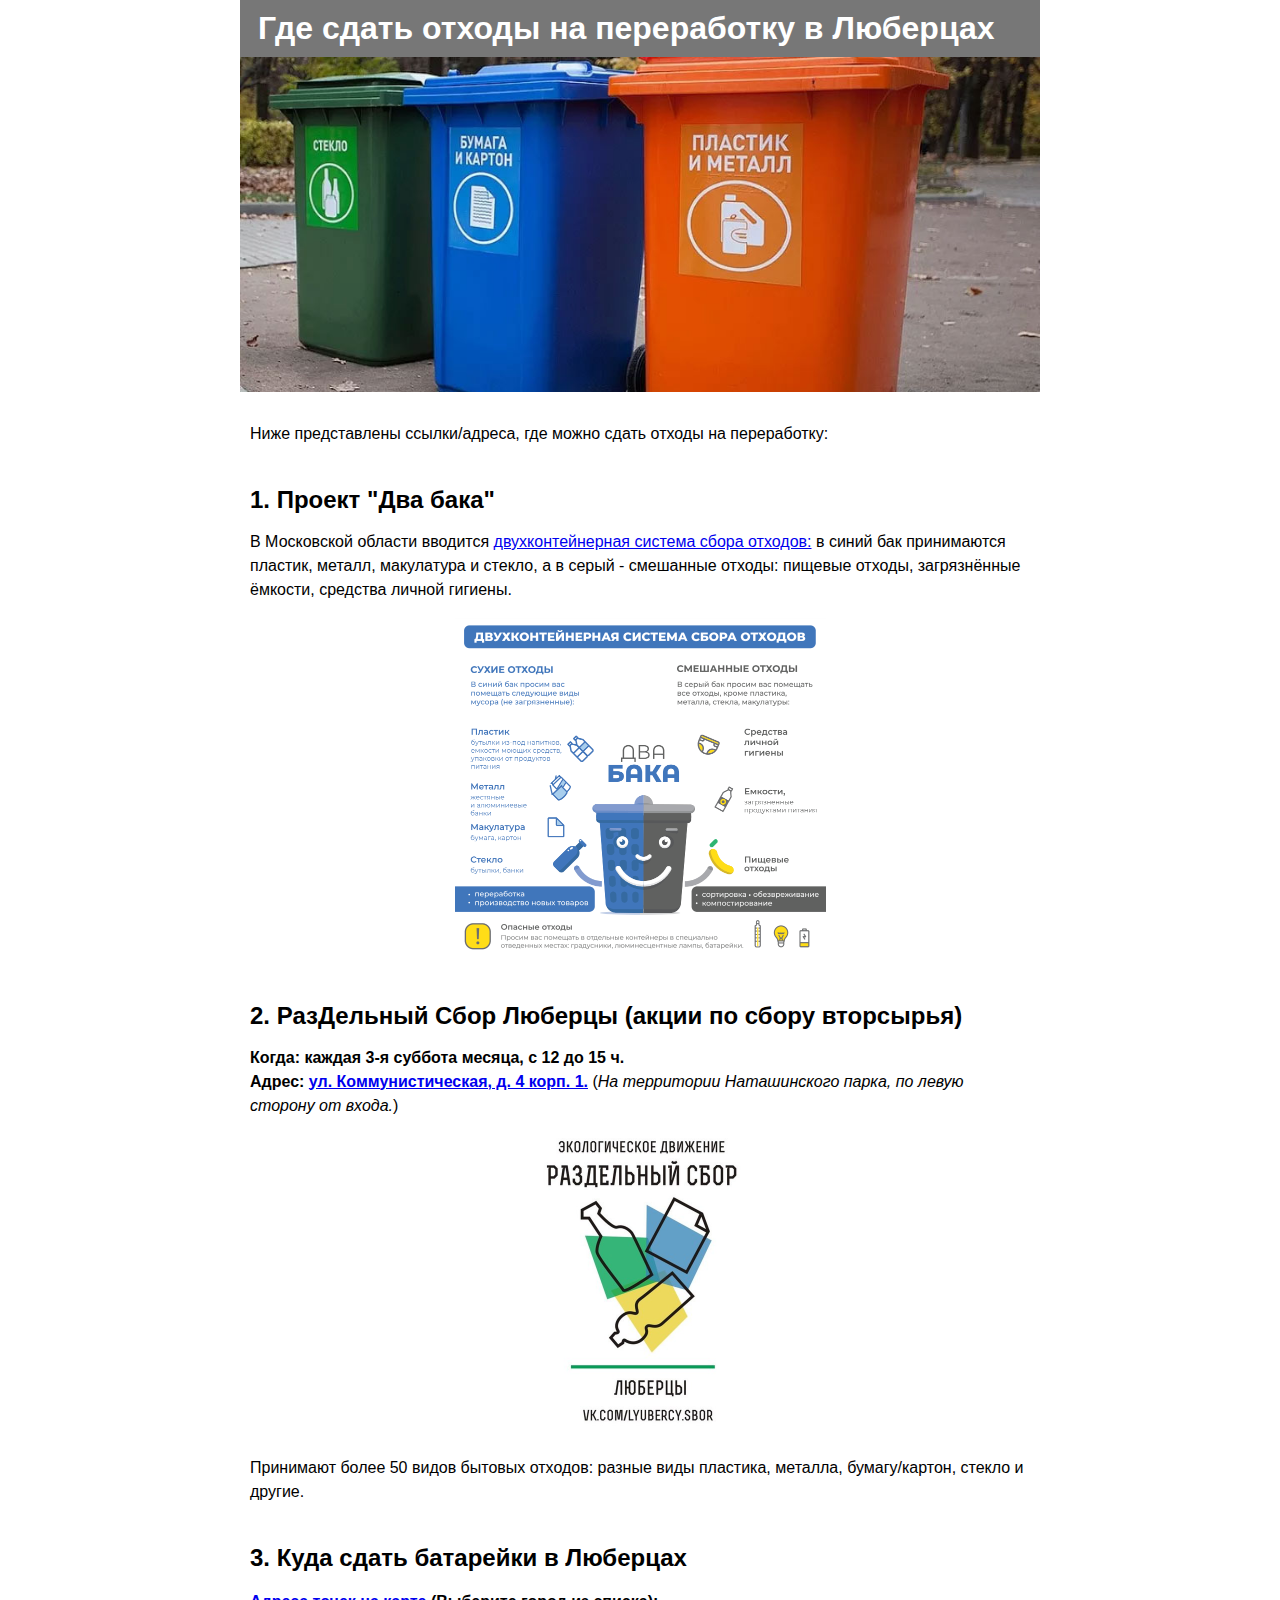
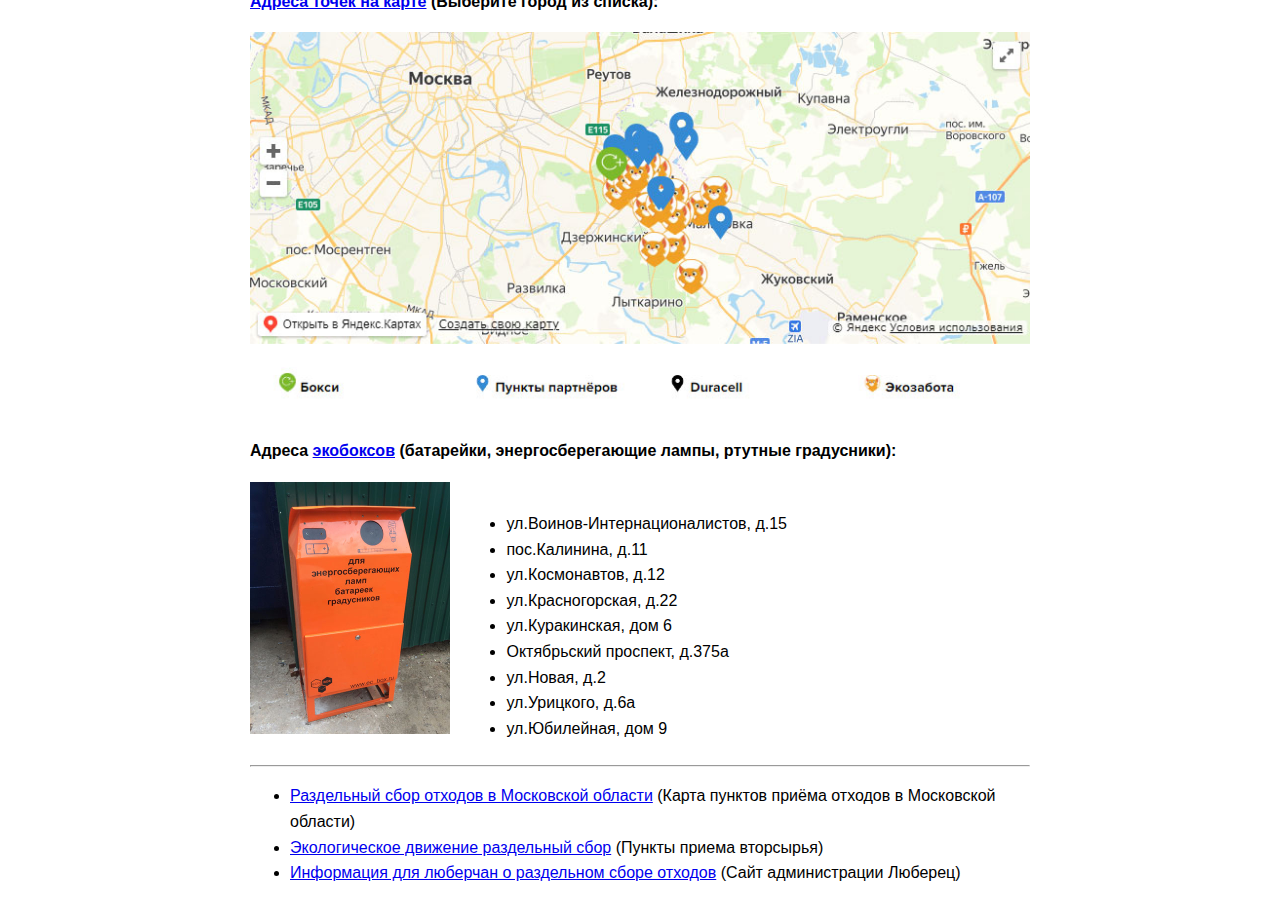
==== index.html @ 514b67ae "web-site" ====
<!DOCTYPE html>
<html lang="ru">

<head>
    <meta charset="utf-8">
    <meta name="viewport" content="width=device-width, initial-scale=1">
    <meta name="yandex-verification" content="93ff96d6b9389534" />
    <title>Где сдать пластик, стекло, бумагу, металл, батарейки в Люберцах - Раздельный сбор отходов</title>
    <link href="styles.css?v=2" rel="stylesheet">
    <!-- Global site tag (gtag.js) - Google Analytics -->
    <script async src="https://www.googletagmanager.com/gtag/js?id=G-ZY16TQY9CE"></script>
    <script>
        window.dataLayer = window.dataLayer || [];
        function gtag() { dataLayer.push(arguments); }
        gtag('js', new Date());

        gtag('config', 'G-ZY16TQY9CE');
    </script>
</head>

<body>
    <div class="container">
        <h1>Где сдать отходы на переработку в Люберцах</h1>
        <img src="main.jpg" class="ris" />
        <div class="text">
            <p>Ниже представлены ссылки/адреса, где можно сдать отходы на переработку:</p>
            <h2>1. Проект "Два бака"</h2>
            <p>
                В Московской области вводится <a target="_blank"
                    href="https://mgkh.mosreg.ru/download/document/3164368">двухконтейнерная система сбора отходов:</a>
                в синий бак принимаются пластик, металл, макулатура и стекло, а в серый - смешанные отходы:
                пищевые отходы, загрязнённые ёмкости, средства личной гигиены.
            </p>
            <div class="text-center">
                <a target="_blank" href="https://mgkh.mosreg.ru/download/document/3164368"><img src="dva-baka.png"
                        class="ris" width="371" /></a>
            </div>

            <h2>2. РазДельный Сбор Люберцы (aкции по сбору вторсырья)</h2>
            <p>
                <b>Когда: каждая 3-я суббота месяца, с 12 до 15 ч.</b><br>
                <b>Адрес: <a target="_blank" href="https://vk.com/lyubercy.sbor?w=address-74425821_35695">ул.
                        Коммунистическая, д. 4 корп. 1.</a></b> (<i>На территории Наташинского парка, по левую сторону
                    от
                    входа.</i>)
            </p>

            <div class="text-center">
                <a target="_blank" href="https://vk.com/lyubercy.sbor"><img src="lyubercy.sbor.jpg" class="ris"
                        width="233" /></a>
            </div>

            <p> Принимают более 50 видов бытовых отходов: разные виды пластика, металла, бумагу/картон, стекло и
                другие.
            </p>

            <h2>3. Куда сдать батарейки в Люберцах</h2>
            <h4>
                <a target="_blank" title="Сайт Мегаполис Ресурс" href="https://eco2eco.ru/map/">Адреса точек на
                    карте</a> (Выберите
                город из списка):
            </h4>
            <p>
                <a target="_blank" href="https://eco2eco.ru/map/"><img src="battery-map.jpg" class="ris" /></a>
            </p>
            <h4>Адреса <a target="_blank"
                    href="https://xn--90aiqw4a4aq.xn--p1ai/%D1%80%D1%83%D0%B1%D1%80%D0%B8%D0%BA%D0%B8/%D1%8D%D0%BA%D0%BE%D0%BB%D0%BE%D0%B3%D0%B8%D1%8F/%D1%80%D0%B0%D0%B7%D0%B4%D0%B5%D0%BB%D1%8C%D0%BD%D1%8B%D0%B9-%D1%81%D0%B1%D0%BE%D1%80-%D0%BC%D1%83%D1%81%D0%BE%D1%80%D0%B0">экобоксов</a>
                (батарейки, энергосберегающие лампы, ртутные градусники):
            </h4>
            <div style="margin-right: 12px; display: inline-block;"><img src="battery-ekobox.jpg" class="ris"
                    width="200" /></div>
            <div style="display: inline-block;">
                <ul>
                    <li>ул.Воинов-Интернационалистов, д.15</li>
                    <li>пос.Калинина, д.11</li>
                    <li>ул.Космонавтов, д.12</li>
                    <li>ул.Красногорская, д.22</li>
                    <li>ул.Куракинская, дом 6</li>
                    <li>Октябрьский проспект, д.375а</li>
                    <li>ул.Новая, д.2</li>
                    <li>ул.Урицкого, д.6а</li>
                    <li>ул.Юбилейная, дом 9</li>
                </ul>
            </div>
            <hr>
            <ul>
                <li><a target="_blank" href="https://rsbor-msk.ru/rso-moskovskoj-oblasti/">Раздельный сбор отходов в
                        Московской области</a> (Карта пунктов приёма отходов в Московской области)</li>
                <li><a target="_blank" href="https://rsbor.ru/about/geo/lyubercy/">Экологическое движение раздельный
                        сбор</a> (Пункты приема вторсырья)</li>
                <li><a target="_blank"
                        href="https://lyubertsy.mosreg.ru/article/informatsiya-dlya-lyuberchan-o-razdelnom-sbore-othodov-205215 ">Информация
                        для люберчан о раздельном сборе отходов</a> (Сайт администрации Люберец)</li>
            </ul>
        </div>
    </div>
</body>

</html>
---- styles.css ----
body {
    margin: 0;
    font-family: Arial, Helvetica, sans-serif;
    font-size: 16px;
}

h1 {
    background-color: #777777;
    color: #FFFFFF;
    margin: 0;
    padding: 10px 18px 10px 18px;
}

h2 {
    margin-top: 40px;
    margin-bottom: 10px;
}

p {
    line-height: 150%;
}

li {
    line-height: 160%;
}

.container {
    max-width: 800px;
    margin: auto;
}

.ris {
    max-width: 100%;
    height: auto;
}

.text {
    padding: 10px;
}

.text-center {
    text-align: center;
}
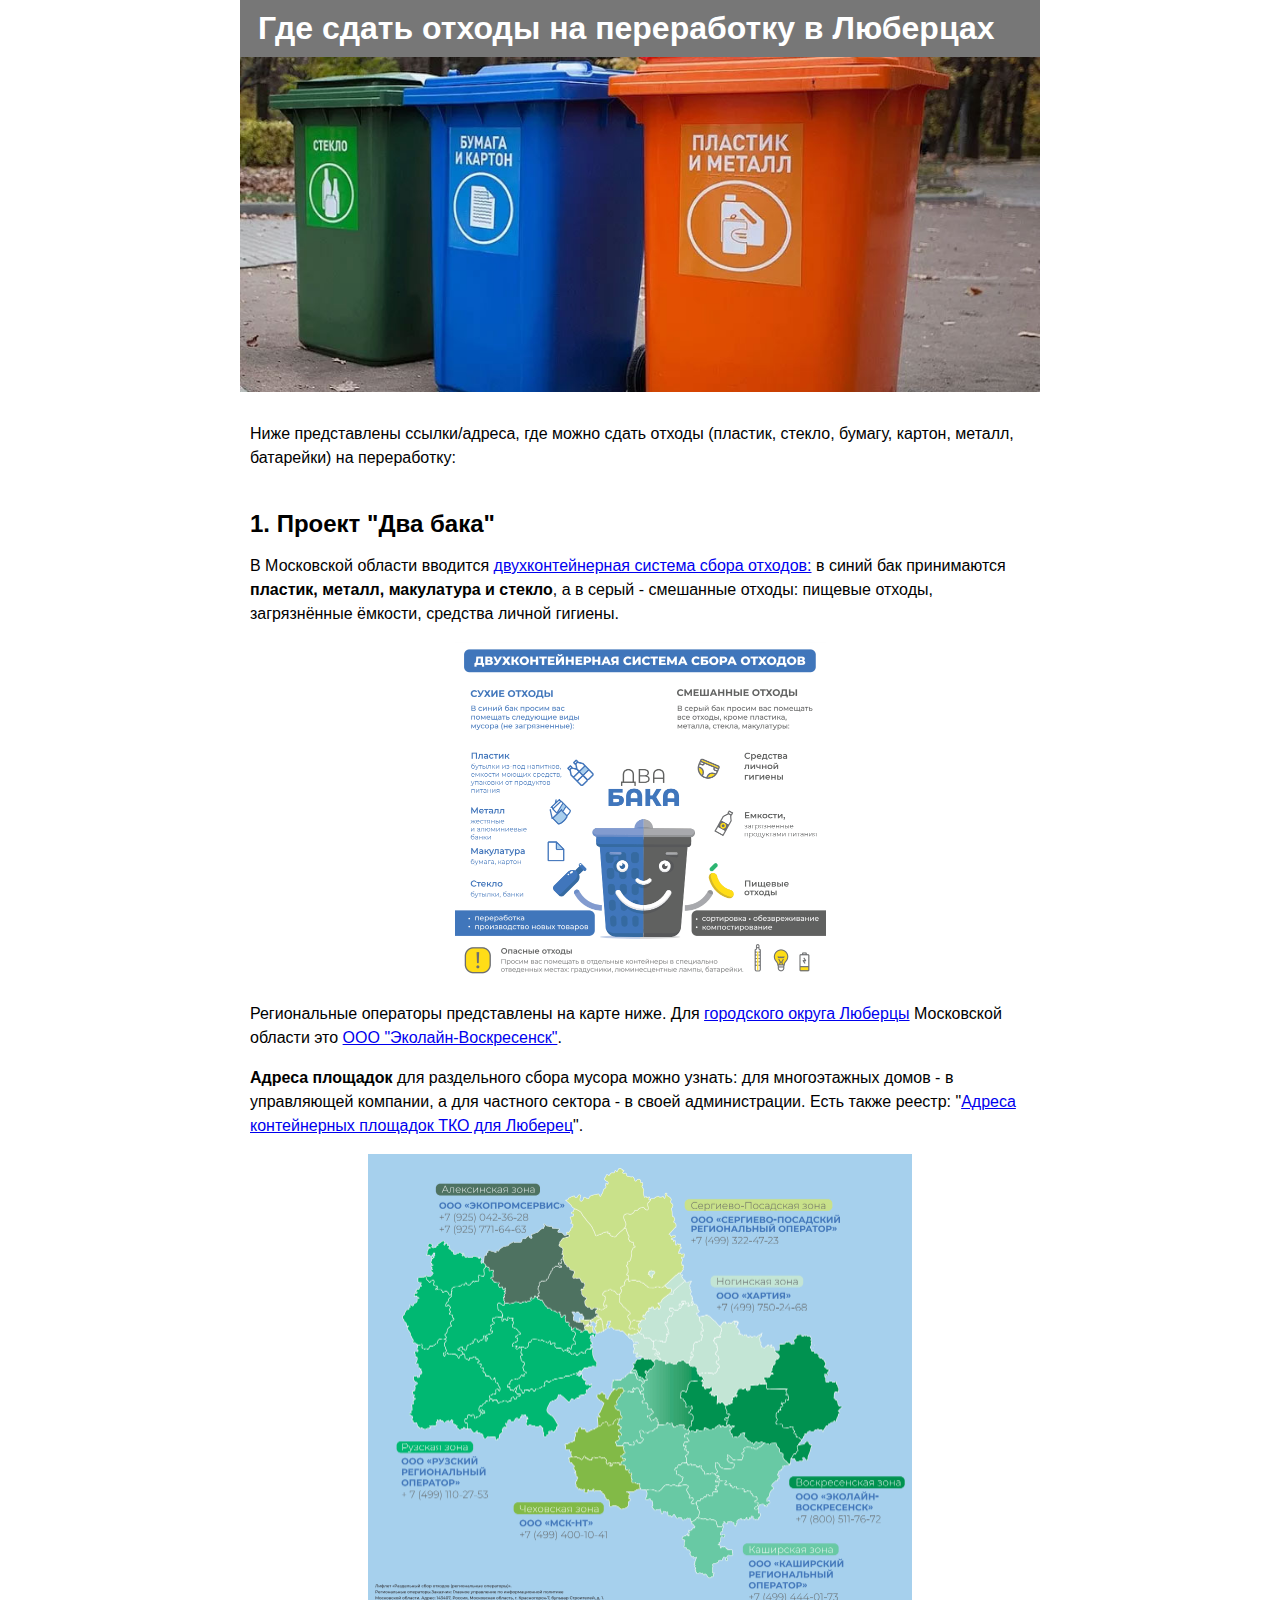
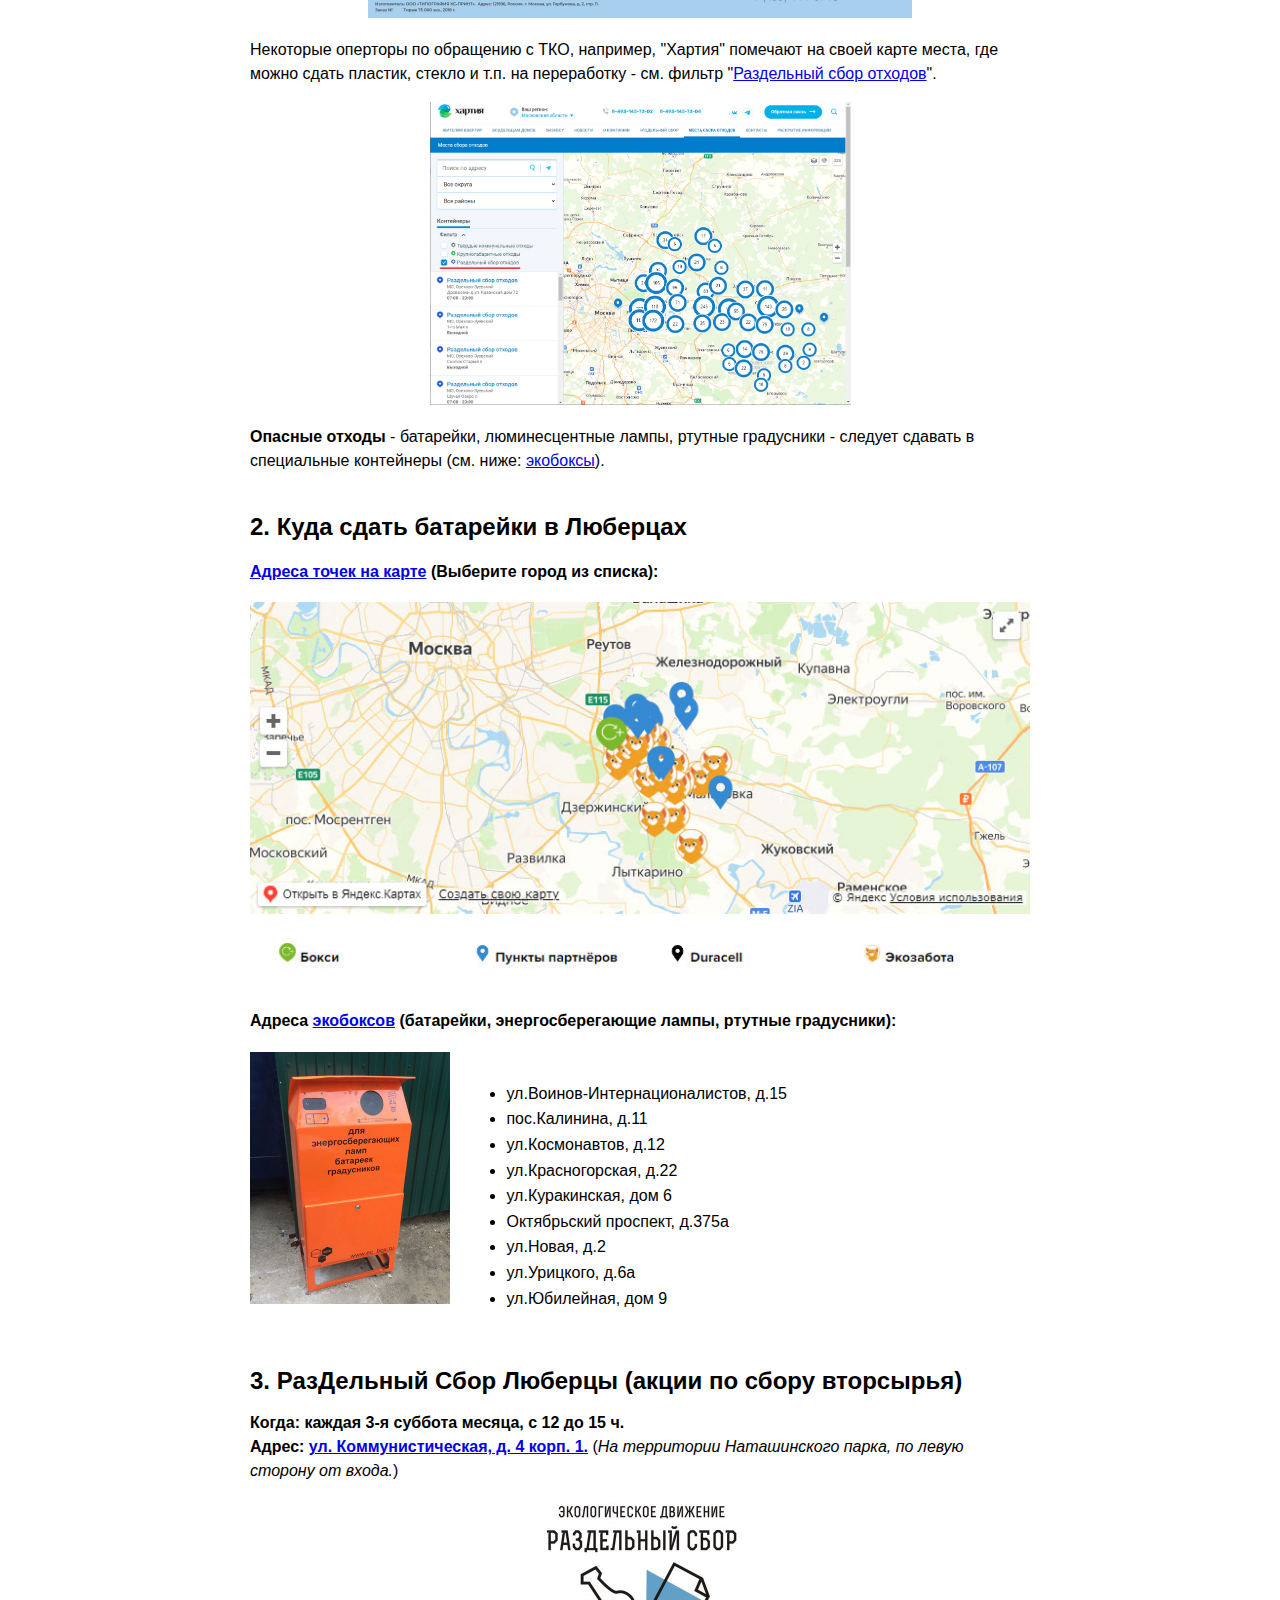
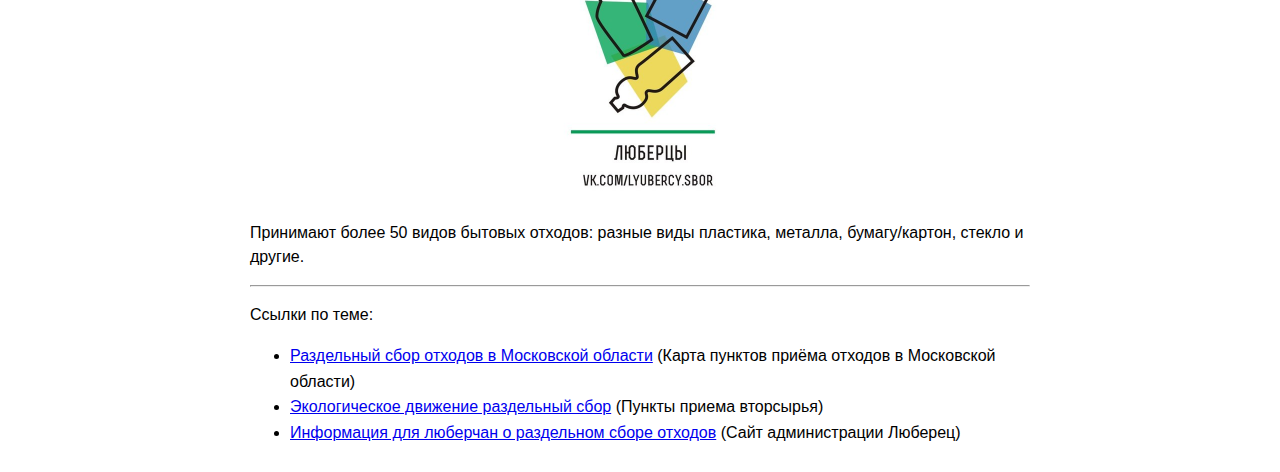
==== commit a655a135: "map + links" ====
--- a/index.html
+++ b/index.html
@@ -5,7 +5,7 @@
     <meta charset="utf-8">
     <meta name="viewport" content="width=device-width, initial-scale=1">
     <meta name="yandex-verification" content="93ff96d6b9389534" />
-    <title>Где сдать пластик, стекло, бумагу, металл, батарейки в Люберцах - Раздельный сбор отходов</title>
+    <title>Где сдать пластик, стекло, бумагу, картон, металл, батарейки в Люберцах - Раздельный сбор отходов</title>
     <link href="styles.css?v=2" rel="stylesheet">
     <!-- Global site tag (gtag.js) - Google Analytics -->
     <script async src="https://www.googletagmanager.com/gtag/js?id=G-ZY16TQY9CE"></script>
@@ -16,59 +16,89 @@
 
         gtag('config', 'G-ZY16TQY9CE');
     </script>
+    <!-- Yandex.Metrika counter -->
+    <script type="text/javascript">
+        (function (m, e, t, r, i, k, a) {
+            m[i] = m[i] || function () { (m[i].a = m[i].a || []).push(arguments) };
+            m[i].l = 1 * new Date(); k = e.createElement(t), a = e.getElementsByTagName(t)[0], k.async = 1, k.src = r, a.parentNode.insertBefore(k, a)
+        })
+            (window, document, "script", "https://mc.yandex.ru/metrika/tag.js", "ym");
+
+        ym(89842175, "init", {
+            clickmap: true,
+            trackLinks: true,
+            accurateTrackBounce: true
+        });
+    </script>
+    <noscript>
+        <div><img src="https://mc.yandex.ru/watch/89842175" style="position:absolute; left:-9999px;" alt="" /></div>
+    </noscript>
+    <!-- /Yandex.Metrika counter -->
 </head>
 
 <body>
     <div class="container">
         <h1>Где сдать отходы на переработку в Люберцах</h1>
-        <img src="main.jpg" class="ris" />
+        <img src="main.jpg" class="ris" alt="Где сдать пластик, стекло, бумагу, картон, металл, батарейки в Люберцах - Раздельный сбор отходов" />
         <div class="text">
-            <p>Ниже представлены ссылки/адреса, где можно сдать отходы на переработку:</p>
+            <p>Ниже представлены ссылки/адреса, где можно сдать отходы (пластик, стекло, бумагу, картон, металл, батарейки) на переработку:</p>
             <h2>1. Проект "Два бака"</h2>
             <p>
                 В Московской области вводится <a target="_blank"
                     href="https://mgkh.mosreg.ru/download/document/3164368">двухконтейнерная система сбора отходов:</a>
-                в синий бак принимаются пластик, металл, макулатура и стекло, а в серый - смешанные отходы:
+                в синий бак принимаются <b>пластик, металл, макулатура и стекло</b>, а в серый - смешанные отходы:
                 пищевые отходы, загрязнённые ёмкости, средства личной гигиены.
             </p>
             <div class="text-center">
                 <a target="_blank" href="https://mgkh.mosreg.ru/download/document/3164368"><img src="dva-baka.png"
-                        class="ris" width="371" /></a>
+                        class="ris" width="371" alt="Проект Два бака"/></a>
             </div>
-
-            <h2>2. РазДельный Сбор Люберцы (aкции по сбору вторсырья)</h2>
+            <p>Региональные операторы представлены на карте ниже. Для <a target="_blank"
+                    href="https://xn--90aiqw4a4aq.xn--p1ai/%D1%80%D1%83%D0%B1%D1%80%D0%B8%D0%BA%D0%B8/zhkh-i-blagoustroystvo/regionalnyy-operator-po-obrashcheniyu-s-tko">городского
+                    округа Люберцы</a> Московской области это <a href="https://ecoline-voskresensk.ru/"
+                    target="_blank">ООО "Эколайн-Воскресенск"</a>.
+            </p>
             <p>
-                <b>Когда: каждая 3-я суббота месяца, с 12 до 15 ч.</b><br>
-                <b>Адрес: <a target="_blank" href="https://vk.com/lyubercy.sbor?w=address-74425821_35695">ул.
-                        Коммунистическая, д. 4 корп. 1.</a></b> (<i>На территории Наташинского парка, по левую сторону
-                    от
-                    входа.</i>)
+                <b>Адреса площадок</b> для раздельного сбора мусора можно узнать: для многоэтажных домов - в управляющей
+                компании, а для частного сектора - в своей администрации. Есть также реестр: "<a target="_blank"
+                    href="https://docs.google.com/spreadsheets/d/1_RqeG--4TQH12WrDAGm18TA_7KYQ-KkIGTPoI8rJN-Y/edit?usp=sharing">Адреса
+                    контейнерных площадок ТКО для Люберец</a>".
             </p>
 
             <div class="text-center">
-                <a target="_blank" href="https://vk.com/lyubercy.sbor"><img src="lyubercy.sbor.jpg" class="ris"
-                        width="233" /></a>
+                <a target="_blank" href="https://mgkh.mosreg.ru/download/document/3164368"><img src="dva-baka-map.png"
+                        class="ris" width="544" alt="Проект Два бака - Региональные операторы" /></a>
             </div>
 
-            <p> Принимают более 50 видов бытовых отходов: разные виды пластика, металла, бумагу/картон, стекло и
-                другие.
-            </p>
+            <p>Некоторые оперторы по обращению с ТКО, например, "Хартия" помечают на своей карте места, где можно сдать
+                пластик, стекло и т.п. на переработку - см. <a>фильтр "<a target="_blank"
+                        href="https://mo.hartiya.com/mesta-sbora-otkhodov/?filter=1001">Раздельный сбор
+                        отходов</a>"</a>.</p>
 
-            <h2>3. Куда сдать батарейки в Люберцах</h2>
+            <div class="text-center">
+                <a target="_blank" href="https://mo.hartiya.com/mesta-sbora-otkhodov/?filter=1001"><img src="hartiya-orange-bak.png"
+                        class="ris" width="421" alt="Хартия - карта Раздельный сбор отходов"/></a>
+            </div>
+
+            <p><b>Опасные отходы</b> - батарейки, люминесцентные лампы, ртутные градусники - следует сдавать в
+                специальные
+                контейнеры (см. ниже: <a href="#ekobox">экобоксы</a>).</p>
+
+            <h2 id="ekobox">2. Куда сдать батарейки в Люберцах</h2>
             <h4>
                 <a target="_blank" title="Сайт Мегаполис Ресурс" href="https://eco2eco.ru/map/">Адреса точек на
                     карте</a> (Выберите
                 город из списка):
             </h4>
             <p>
-                <a target="_blank" href="https://eco2eco.ru/map/"><img src="battery-map.jpg" class="ris" /></a>
+                <a target="_blank" href="https://eco2eco.ru/map/"><img src="battery-map.jpg" class="ris" alt="Куда сдать батарейки в Люберцах - карта" /></a>
             </p>
             <h4>Адреса <a target="_blank"
                     href="https://xn--90aiqw4a4aq.xn--p1ai/%D1%80%D1%83%D0%B1%D1%80%D0%B8%D0%BA%D0%B8/%D1%8D%D0%BA%D0%BE%D0%BB%D0%BE%D0%B3%D0%B8%D1%8F/%D1%80%D0%B0%D0%B7%D0%B4%D0%B5%D0%BB%D1%8C%D0%BD%D1%8B%D0%B9-%D1%81%D0%B1%D0%BE%D1%80-%D0%BC%D1%83%D1%81%D0%BE%D1%80%D0%B0">экобоксов</a>
                 (батарейки, энергосберегающие лампы, ртутные градусники):
             </h4>
             <div style="margin-right: 12px; display: inline-block;"><img src="battery-ekobox.jpg" class="ris"
-                    width="200" /></div>
+                    width="200" alt="Куда сдать батарейки в Люберцах - экобоксы" /></div>
             <div style="display: inline-block;">
                 <ul>
                     <li>ул.Воинов-Интернационалистов, д.15</li>
@@ -82,7 +112,27 @@
                     <li>ул.Юбилейная, дом 9</li>
                 </ul>
             </div>
+
+            <h2>3. РазДельный Сбор Люберцы (aкции по сбору вторсырья)</h2>
+            <p>
+                <b>Когда: каждая 3-я суббота месяца, с 12 до 15 ч.</b><br>
+                <b>Адрес: <a target="_blank" href="https://vk.com/lyubercy.sbor?w=address-74425821_35695">ул.
+                        Коммунистическая, д. 4 корп. 1.</a></b> (<i>На территории Наташинского парка, по левую сторону
+                    от
+                    входа.</i>)
+            </p>
+
+            <div class="text-center">
+                <a target="_blank" href="https://vk.com/lyubercy.sbor"><img src="lyubercy.sbor.jpg" class="ris"
+                        width="233" alt="РазДельный Сбор Люберцы - aкции по сбору вторсырья" /></a>
+            </div>
+
+            <p> Принимают более 50 видов бытовых отходов: разные виды пластика, металла, бумагу/картон, стекло и
+                другие.
+            </p>
+
             <hr>
+            <p>Ссылки по теме:</p>
             <ul>
                 <li><a target="_blank" href="https://rsbor-msk.ru/rso-moskovskoj-oblasti/">Раздельный сбор отходов в
                         Московской области</a> (Карта пунктов приёма отходов в Московской области)</li>
